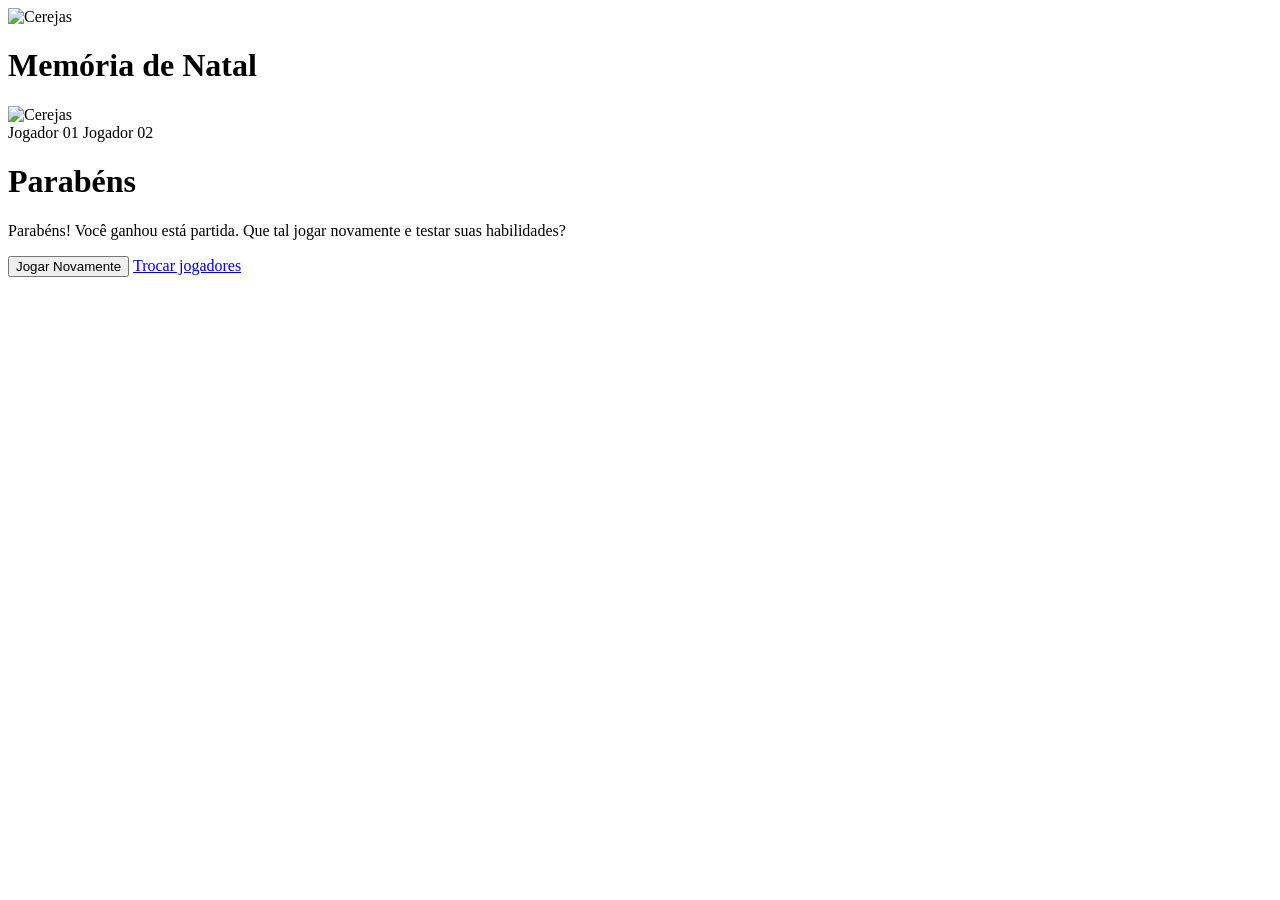
==== app/game/game.html @ b6e4d07b "Estrutura HTML criada" ====
<!DOCTYPE html>
<html lang="en">
<head>
    <meta charset="UTF-8">
    <meta name="viewport" content="width=device-width, initial-scale=1.0">
    <title>Vamos jogar!</title>
</head>
<body>
    <div class="container">

        <div class="header_Game">
            <div class="titleGame">
                <img src="#" alt="Cerejas">
                <h1>Memória de Natal</h1>
                <img src="#" alt="Cerejas">
            </div>
            <span class="flag_jogador"></span>
            <div class="placar">
                <span class="jogador">Jogador 01</span>
                <span class="jogador">Jogador 02</span>
            </div>
        </div>

        <div class="grid"></div>

        <div class="mensagem_ganhador" id="ganhador">
        
            <div class="header_parabens">
                <h1 class="parabens">Parabéns</h1>
            </div>

            <div class="conteudo_principal">
                <p class="mensagem">Parabéns! Você ganhou está partida.
                Que tal jogar novamente e testar suas habilidades?</p>
                <div class="botoes">
                    <button class="jogarNovamente">Jogar Novamente</button>
                    <a href="../index.html">Trocar jogadores</a>
                </div>
                
            </div>
            
    </div>
    </div>

    <script src="../assets/script.js"></script>
</body>
</html>
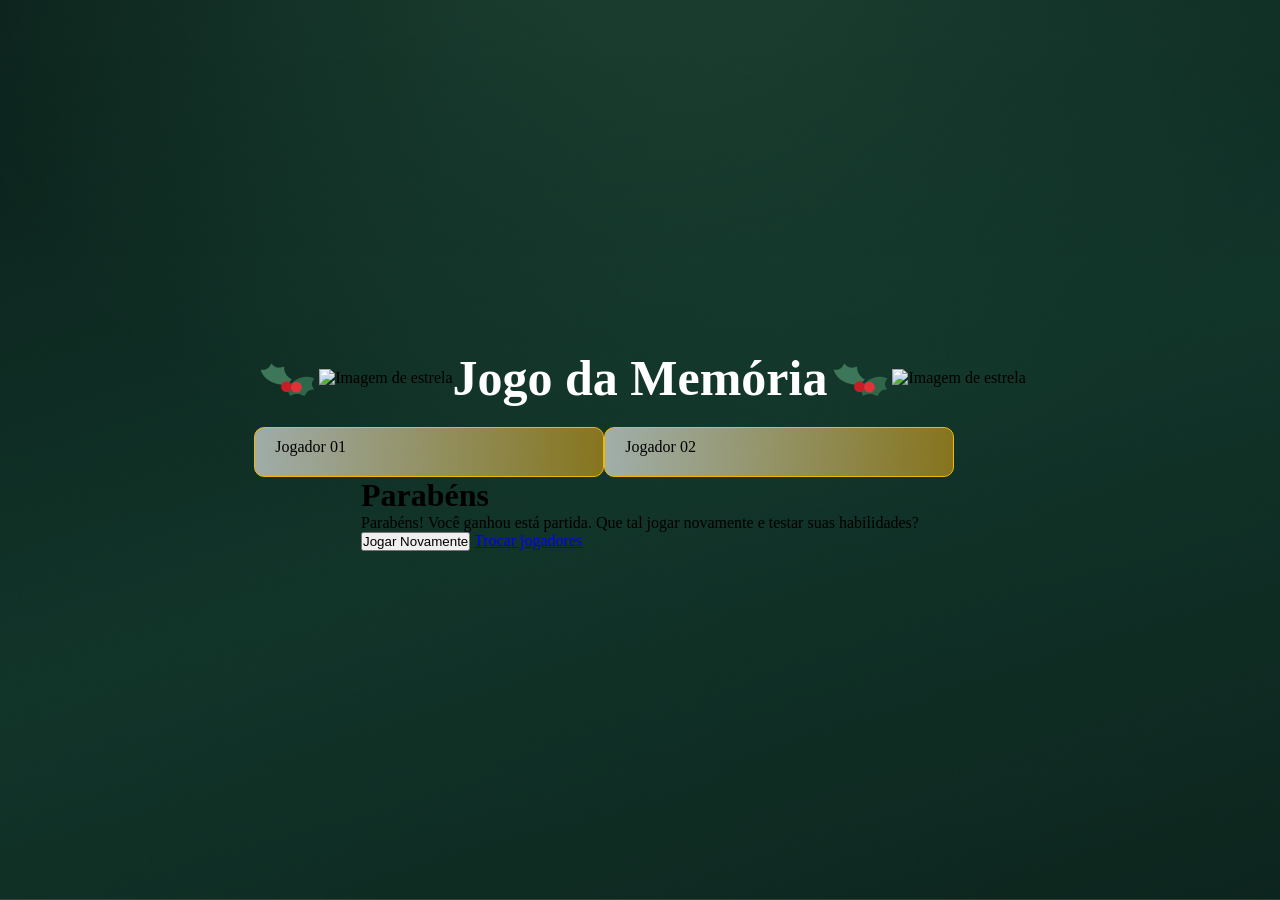
==== commit c10bc8f0: "Criado os estilos Precisei criar os estilos pra poder iniciar o js" ====
--- a/app/game/game.html
+++ b/app/game/game.html
@@ -3,17 +3,22 @@
 <head>
     <meta charset="UTF-8">
     <meta name="viewport" content="width=device-width, initial-scale=1.0">
+    <link css rel="stylesheet" href="../assets/style.css">
     <title>Vamos jogar!</title>
 </head>
 <body>
     <div class="container">
 
         <div class="header_Game">
-            <div class="titleGame">
-                <img src="#" alt="Cerejas">
-                <h1>Memória de Natal</h1>
-                <img src="#" alt="Cerejas">
-            </div>
+                <div insertNames>
+                    <div class="home_img">
+                        <img src="../assets/img/Holly l.png" alt="Imagem do inicio">
+                        <img src="../assets/img/star.png" alt="Imagem de estrela">
+                        <h1>Jogo da Memória</h1>
+                        <img src="../assets/img/holly.png" alt="Logo do jogo da memória">
+                        <img src="../assets/img/star.png" alt="Imagem de estrela">
+                    </div>
+                </div>
             <span class="flag_jogador"></span>
             <div class="placar">
                 <span class="jogador">Jogador 01</span>
--- a/app/assets/style.css
+++ b/app/assets/style.css
@@ -0,0 +1,110 @@
+* {
+    margin: 0;
+    padding: 0;
+    box-sizing: border-box;
+}
+
+body {
+  display: flex;
+  flex-direction: column;
+  justify-content: center;
+  align-items: center;
+  height: 100dvh;
+  margin: 0;
+
+}
+
+.container {
+  width: 100%;
+  min-height: 100dvh;
+  margin: 0 auto;    /* centraliza horizontalmente */
+  padding: 0 16px;   /* respiro nas laterais em telas pequenas */
+  background-image: url(/app/assets/img/Container.png);
+  background-repeat: no-repeat;
+  background-size: cover;
+  background-position: center;
+
+  display: flex;
+  flex-direction: column;
+  justify-content: center; 
+  align-items: center;
+
+}
+
+
+main {
+  width: 100%;
+  max-width: 700px;
+  
+}
+
+.insertNames{
+  display: flex;
+  flex-direction: column;
+  justify-content: center;
+  align-items: center;
+  gap: 20px;
+}
+
+.home_img{
+  display: flex;
+  justify-content: center;
+  align-items: center;
+}
+
+.home_img h1{
+  color: #fff;
+  font-family: 'Fraunces', serif;
+  font-size: 50px;
+}
+.input_names{
+  display: flex;
+  gap: 10px;
+}
+
+.input_names input{
+  width: 100%;
+  max-width: 300px;
+  padding: 10px;
+  border-radius: 5px;
+  border: 1px solid #F2B705;
+  font-size: 16px;
+}
+
+.input_names button{
+  border: 1px solid #F2B705;
+  padding: 10px 20px;
+  border-radius: 5px;
+  color: #F2B705;
+  font-size: 16px;
+  font-weight: 700;
+  cursor: pointer;
+  transform: 0.2s;
+}
+
+.input_names button:hover{
+ transform: scale(1.1)
+}
+
+/* Pagina do jogo */
+
+.placar{
+  display: flex;
+  justify-content: space-around;
+  width: 100%;
+  max-width: 700px;
+  margin-top: 20px;
+}
+
+.placar span{
+  width: 372px;
+  height: 50px;
+  border: 1px solid #F2B705;
+  gap: 10px;
+  padding: 10px 20px;
+  border-radius: 10px;
+  background: linear-gradient(
+  to right, 
+  rgba(255, 255, 255, 0.6), 
+  rgba(212, 160, 23, 0.6));
+}
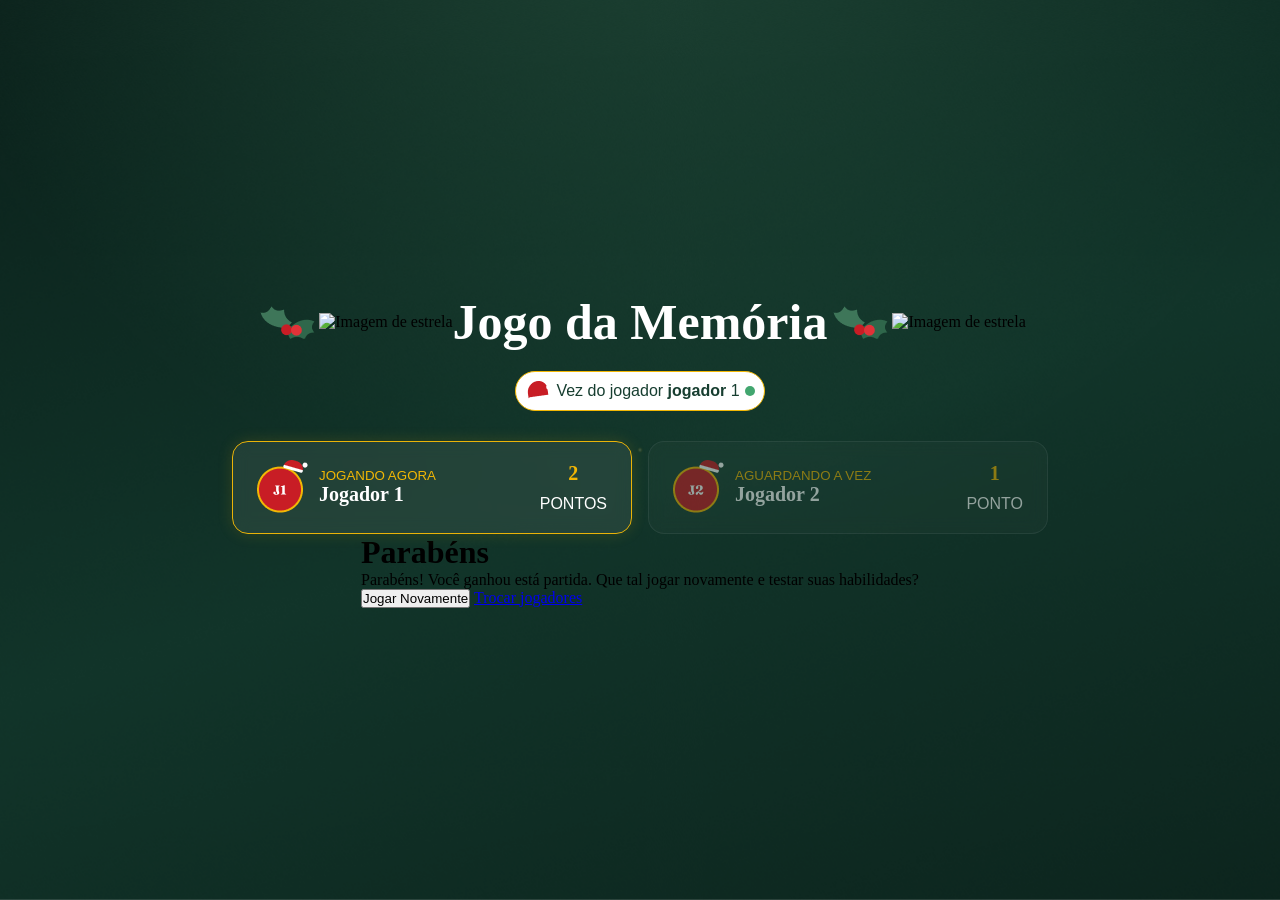
==== commit dd2c2001: "update no game.html dado continuidade a pagina game.html" ====
--- a/app/game/game.html
+++ b/app/game/game.html
@@ -1,52 +1,83 @@
-<!DOCTYPE html>
+<!doctype html>
 <html lang="en">
-<head>
-    <meta charset="UTF-8">
-    <meta name="viewport" content="width=device-width, initial-scale=1.0">
-    <link css rel="stylesheet" href="../assets/style.css">
+  <head>
+    <meta charset="UTF-8" />
+    <meta name="viewport" content="width=device-width, initial-scale=1.0" />
+    <link css rel="stylesheet" href="../assets/style.css" />
     <title>Vamos jogar!</title>
-</head>
-<body>
-    <div class="container">
+  </head>
+  <body>
+    <header class="header_Game">
+      <div insertNames>
+        <div class="home_img">
+          <img src="../assets/img/Holly l.png" alt="Imagem do inicio" />
+          <img src="../assets/img/star.png" alt="Imagem de estrela" />
+          <h1>Jogo da Memória</h1>
+          <img src="../assets/img/holly.png" alt="Logo do jogo da memória" />
+          <img src="../assets/img/star.png" alt="Imagem de estrela" />
+        </div>
+      </div>
+      <div class="jogaror-vez">
+        <img src="../assets/img/text_transform.png" alt="" />
+        <p>Vez do jogador <span style="font-weight: bold">jogador</span> 1</p>
+        <div class="circulo"></div>
+      </div>
+      <div class="placar">
+        <div class="player-card ativo">
 
-        <div class="header_Game">
-                <div insertNames>
-                    <div class="home_img">
-                        <img src="../assets/img/Holly l.png" alt="Imagem do inicio">
-                        <img src="../assets/img/star.png" alt="Imagem de estrela">
-                        <h1>Jogo da Memória</h1>
-                        <img src="../assets/img/holly.png" alt="Logo do jogo da memória">
-                        <img src="../assets/img/star.png" alt="Imagem de estrela">
-                    </div>
+            <div class="info">
+                <div class="avatar">
+                    <img src="../assets/img/player1.png" alt="">
                 </div>
-            <span class="flag_jogador"></span>
-            <div class="placar">
-                <span class="jogador">Jogador 01</span>
-                <span class="jogador">Jogador 02</span>
+                <div class="informacoes">
+                    <small>JOGANDO AGORA</small>
+                    <strong>Jogador 1</strong>
+                </div>
+            </div>
+            <div class="pontos">
+                <p>2</p>
+                <span>PONTOS</span>
             </div>
         </div>
 
-        <div class="grid"></div>
+        <!-- Card Inativo -->
+        <div class="player-card">
+            <div class="info">
+                <div class="avatar">
+                    <img src="../assets/img/player2.png" alt="">
+                </div>
+                <div class="informacoes">
+                    <small>AGUARDANDO A VEZ</small>
+                    <strong>Jogador 2</strong>
+                </div>
+            </div>
+            <div class="pontos">
+                <p>1</p>
+                <span>PONTO</span>
+            </div>
+        </div>
+      </div>
+    </header>
+    <div class="container">
+      <div class="grid"></div>
+      <div class="mensagem_ganhador" id="ganhador">
+        <div class="header_parabens">
+          <h1 class="parabens">Parabéns</h1>
+        </div>
 
-        <div class="mensagem_ganhador" id="ganhador">
-        
-            <div class="header_parabens">
-                <h1 class="parabens">Parabéns</h1>
-            </div>
-
-            <div class="conteudo_principal">
-                <p class="mensagem">Parabéns! Você ganhou está partida.
-                Que tal jogar novamente e testar suas habilidades?</p>
-                <div class="botoes">
-                    <button class="jogarNovamente">Jogar Novamente</button>
-                    <a href="../index.html">Trocar jogadores</a>
-                </div>
-                
-            </div>
-            
-    </div>
+        <div class="conteudo_principal">
+          <p class="mensagem">
+            Parabéns! Você ganhou está partida. Que tal jogar novamente e testar
+            suas habilidades?
+          </p>
+          <div class="botoes">
+            <button class="jogarNovamente">Jogar Novamente</button>
+            <a href="../index.html">Trocar jogadores</a>
+          </div>
+        </div>
+      </div>
     </div>
 
     <script src="../assets/script.js"></script>
-</body>
-</html>+  </body>
+</html>
--- a/app/assets/style.css
+++ b/app/assets/style.css
@@ -9,21 +9,21 @@
   flex-direction: column;
   justify-content: center;
   align-items: center;
-  height: 100dvh;
   margin: 0;
+  min-height: 100vh;
+
+  background-image: url(/app/assets/img/Container.png);
+  background-repeat: no-repeat;
+  background-size: cover;
+  background-position: center;
 
 }
 
 .container {
   width: 100%;
-  min-height: 100dvh;
+  
   margin: 0 auto;    /* centraliza horizontalmente */
   padding: 0 16px;   /* respiro nas laterais em telas pequenas */
-  background-image: url(/app/assets/img/Container.png);
-  background-repeat: no-repeat;
-  background-size: cover;
-  background-position: center;
-
   display: flex;
   flex-direction: column;
   justify-content: center; 
@@ -89,22 +89,107 @@
 /* Pagina do jogo */
 
 .placar{
+  margin-top: 30px;
   display: flex;
-  justify-content: space-around;
-  width: 100%;
-  max-width: 700px;
-  margin-top: 20px;
+  gap: 16px;
 }
 
-.placar span{
-  width: 372px;
-  height: 50px;
+.info {
+  display: flex;
+  align-items: center;
+  gap: 10px;
+}
+
+.informacoes{
+  display: flex;
+  align-items: start;
+  flex-direction: column;
+}
+.info small{
+  color: #F2B705;
+  font-family: "Barlow Condensed", sans-serif;
+  font-weight: 500;
+  font-style: normal;
+}
+
+.pontos{
+  display: flex;
+  flex-direction: column;
+  align-items: center;
+  gap: 10px;
+}
+
+.pontos p{
+  color: #F2B705;
+  font-family: 'Fraunces', serif;
+  font-size: 20px;
+  font-weight: 900;
+  font-style: normal;
+}
+
+.pontos span{
+  color: #fff;
+  font-family: "Barlow Condensed", sans-serif;
+}
+
+.info strong{
+  color: #fff;
+  font-size: 20px;
+  font-family: 'Fraunces', serif;
+  font-weight: 900;
+}
+
+.player-card {
+  display: flex;
+  align-items: center;
+  justify-content: space-between;
+  gap: 16px;
+  padding: 16px 24px;
+  min-width: 400px;
+  border-radius: 16px;
+  background: rgba(255, 255, 255, 0.05);
+  border: 1.5px solid rgba(255, 255, 255, 0.12);
+  backdrop-filter: blur(8px);
+  opacity: 0.55;
+  transition: all 0.3s ease;
+}
+
+.player-card.ativo {
+  opacity: 1;
+  background: rgba(255, 255, 255, 0.08);
+  border-color: #eab308; /* Borda dourada */
+  box-shadow: 0 0 15px rgba(234, 179, 8, 0.15);
+}
+
+
+.header_Game{
+  display: flex;
+  align-items: center;
+  flex-direction: column;
+}
+
+.jogaror-vez{
+  margin-top: 20px;
+  display: flex;
+  align-items: center;
+  justify-content: center;
+  background-color: #fff;
+  height: 40px;
+  width: 250px;
+  border-radius: 20px;
   border: 1px solid #F2B705;
-  gap: 10px;
-  padding: 10px 20px;
-  border-radius: 10px;
-  background: linear-gradient(
-  to right, 
-  rgba(255, 255, 255, 0.6), 
-  rgba(212, 160, 23, 0.6));
+}
+.jogaror-vez p{
+  color: #173E30;
+  font-family: "Barlow Condensed", sans-serif;
+  font-weight: 500;
+  font-style: normal;
+}
+.circulo{
+  margin-left: 5px;
+  height: 10px;
+  width: 10px;
+  background-color: #42A66F;
+  border: 4px solid #42a66f1c;
+  border-radius: 50%;
 }
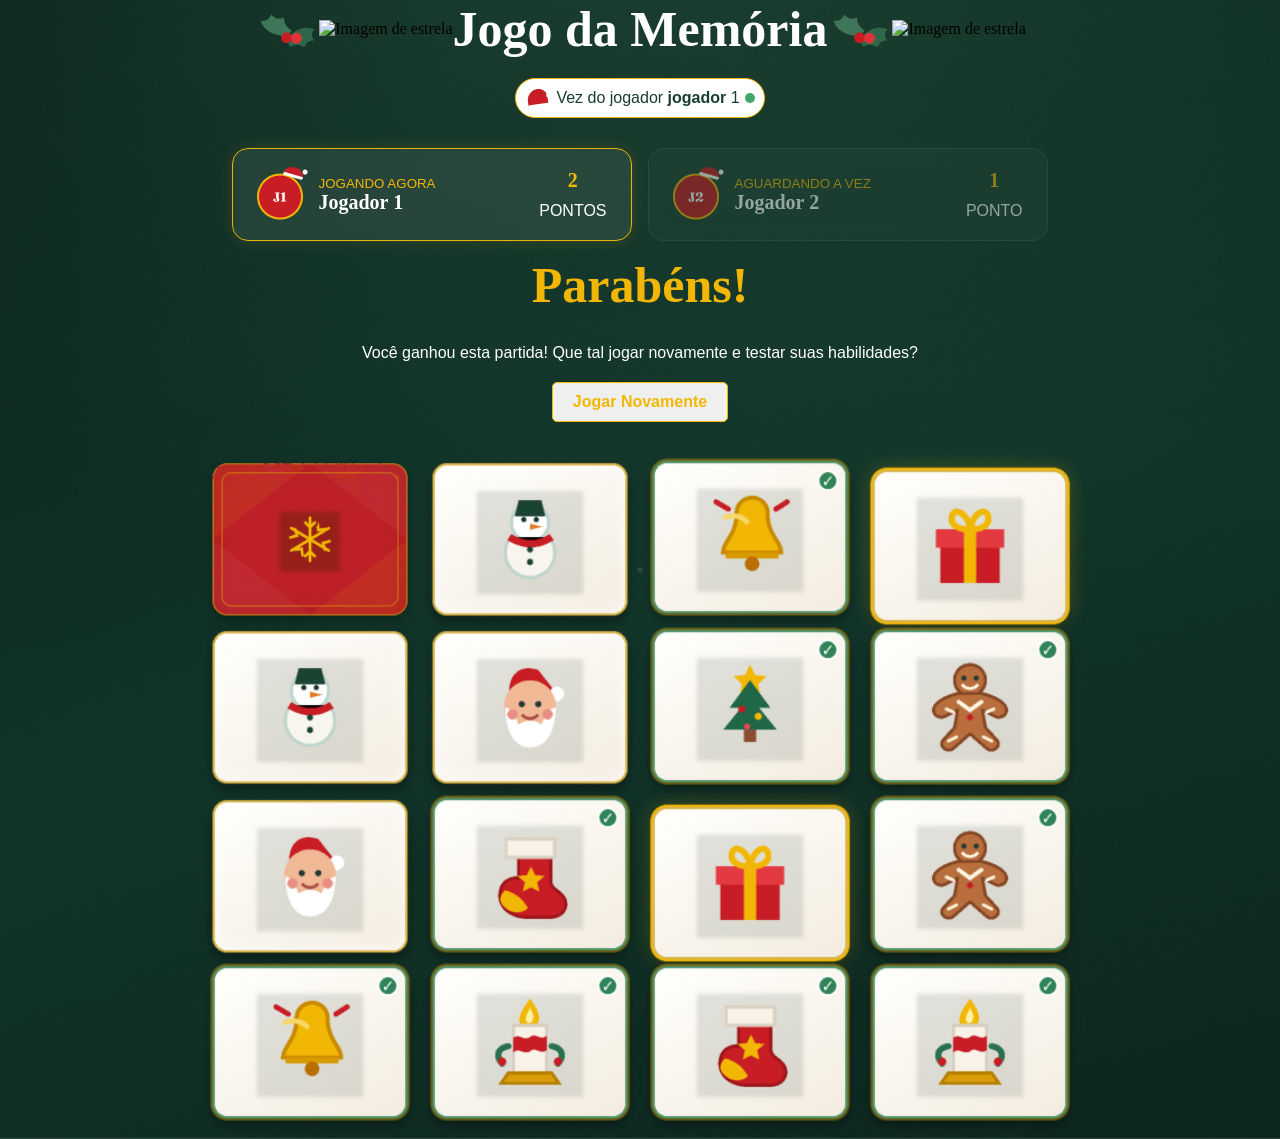
==== commit c9b770d4: "Update dos arquivos game.html e style.css foi atualizado o html e css, adicionando o tabuleiro com a" ====
--- a/app/game/game.html
+++ b/app/game/game.html
@@ -62,22 +62,48 @@
       <div class="grid"></div>
       <div class="mensagem_ganhador" id="ganhador">
         <div class="header_parabens">
-          <h1 class="parabens">Parabéns</h1>
+          <h1 class="parabens">Parabéns!</h1>
         </div>
 
         <div class="conteudo_principal">
           <p class="mensagem">
-            Parabéns! Você ganhou está partida. Que tal jogar novamente e testar
+            Você ganhou esta partida! Que tal jogar novamente e testar
             suas habilidades?
           </p>
           <div class="botoes">
             <button class="jogarNovamente">Jogar Novamente</button>
-            <a href="../index.html">Trocar jogadores</a>
           </div>
         </div>
       </div>
     </div>
 
+  
+<section class="tabuleiro">
+  <!-- Linha 1 -->
+  <div class="carta encontrada"><div class="icone"><img src="../assets/img/carta_virada_para_baixo.png" alt="Carta virada para baixo"></div></div>
+  <div class="carta"><div class="icone"><img src="../assets/img/carta_ snowman.png" alt="Boneco de neve"></div></div>
+  <div class="carta encontrada"><div class="icone"><img src="../assets/img/carta_ bell.png" alt="Sino"></div></div>
+  <div class="carta selecionada"><div class="icone"><img src="../assets/img/carta_ gift.png" alt="Presente"></div></div>
+
+  <!-- Linha 2 -->
+  <div class="carta"><div class="icone"><img src="../assets/img/carta_ snowman.png" alt="Boneco de neve"></div></div>
+  <div class="carta"><div class="icone"><img src="../assets/img/carta_ santa.png" alt="Papai Noel"></div></div>
+  <div class="carta encontrada"><div class="icone"><img src="../assets/img/carta_ tree.png" alt="Árvore de Natal"></div></div>
+  <div class="carta"><div class="icone"><img src="../assets/img/carta_ gingerbread.png" alt="Biscoito de Natal"></div></div>
+
+  <!-- Linha 3 -->
+  <div class="carta"><div class="icone"><img src="../assets/img/carta_ santa.png" alt="Papai Noel"></div></div>
+  <div class="carta selecionada"><div class="icone"><img src="../assets/img/carta_ stocking.png" alt="Meia"></div></div>
+  <div class="carta"><div class="icone"><img src="../assets/img/carta_ gift.png" alt="Presente"></div></div>
+  <div class="carta"><div class="icone"><img src="../assets/img/carta_ gingerbread.png" alt="Biscoito de Natal"></div></div>
+
+  <!-- Linha 4 -->
+  <div class="carta encontrada"><div class="icone"><img src="../assets/img/carta_ bell.png" alt="Sino"></div></div>
+  <div class="carta"><div class="icone"><img src="../assets/img/carta_ candle.png" alt="Vela"></div></div>
+  <div class="carta"><div class="icone"><img src="../assets/img/carta_ stocking.png" alt="Meia"></div></div>
+  <div class="carta"><div class="icone"><img src="../assets/img/carta_ candle.png" alt="Vela"></div></div>
+</section>
+
     <script src="../assets/script.js"></script>
   </body>
 </html>
--- a/app/assets/style.css
+++ b/app/assets/style.css
@@ -185,6 +185,58 @@
   font-weight: 500;
   font-style: normal;
 }
+
+.conteudo_principal{
+  display: flex;
+  flex-direction: column;
+  justify-content: center;
+  align-items: center;
+  gap: 20px;
+  margin-top: 30px;
+}
+
+
+    /* ===== Título de parabéns ===== */
+.parabens{
+  color: #F2B705;
+  font-family: 'Fraunces', serif;
+  font-size: 50px;
+  font-weight: 900;
+  font-style: normal;
+  text-align: center;
+  margin-top: 15px;
+}
+
+    /* ===== Mensagem de parabéns ===== */
+.mensagem{
+  color: #fff;
+  font-family: "Barlow Condensed", sans-serif;
+  font-weight: 500;
+  font-style: normal;
+}
+
+.botoes{
+  display: flex;
+  gap: 20px;
+}
+
+    /* ===== Botão jogar novamente ===== */
+.jogarNovamente{
+  border: 1px solid #F2B705;
+  padding: 10px 20px;
+  border-radius: 5px;
+  color: #F2B705;
+  font-size: 16px;
+  font-weight: 700;
+  cursor: pointer;
+  transform: 0.2s;
+  margin-bottom: 10px;
+}
+
+.jogarNovamente:hover{
+ transform: scale(1.1)
+}
+
 .circulo{
   margin-left: 5px;
   height: 10px;
@@ -192,4 +244,59 @@
   background-color: #42A66F;
   border: 4px solid #42a66f1c;
   border-radius: 50%;
+}
+
+
+    /* ===== Tabuleiro 4x4 ===== */
+.tabuleiro {
+  display: grid;
+  grid-template-columns: repeat(4, 1fr);
+  gap: 1px;
+}
+
+    /* ===== Carta ===== */
+.carta {
+  position: relative;
+  aspect-ratio: 1 / 0.85;
+  background: var(--carta);
+  border: 2px solid var(--carta-borda);
+  border-radius: 6px; 
+  display: flex;
+  justify-content: center;
+  align-items: center;
+  cursor: pointer;
+  transition: transform 0.2s, box-shadow 0.2s;
+}
+
+/* ===== Tabuleiro 4x4 ===== */
+.tabuleiro {
+  display: grid;
+  grid-template-columns: repeat(4, 1fr);
+  gap: 6px 2px;                /* respiro entre as cartas */
+  padding: 10px;
+  margin-top: 20px;          /* afasta do botão "Jogar Novamente" */
+}
+
+/* ===== Carta ===== */
+.carta {
+  position: relative;
+  aspect-ratio: auto;
+  background: none;
+  border: none;
+  cursor: pointer;
+}
+
+.carta img {
+  display: block;
+  width: 100%;
+  aspect-ratio: 1.3;         /* todas as imagens com a mesma proporção */
+  object-fit: cover;         /* corta a sobra transparente por igual */
+  transform: scale(1.12);
+  transition: transform 0.2s, filter 0.2s;
+}
+
+/* Hover: sobe um pouco e ganha sombra */
+.carta:hover img {
+  transform: scale(1.12) translateY(-4px);
+  filter: drop-shadow(0 8px 10px rgba(0, 0, 0, 0.35));
 }
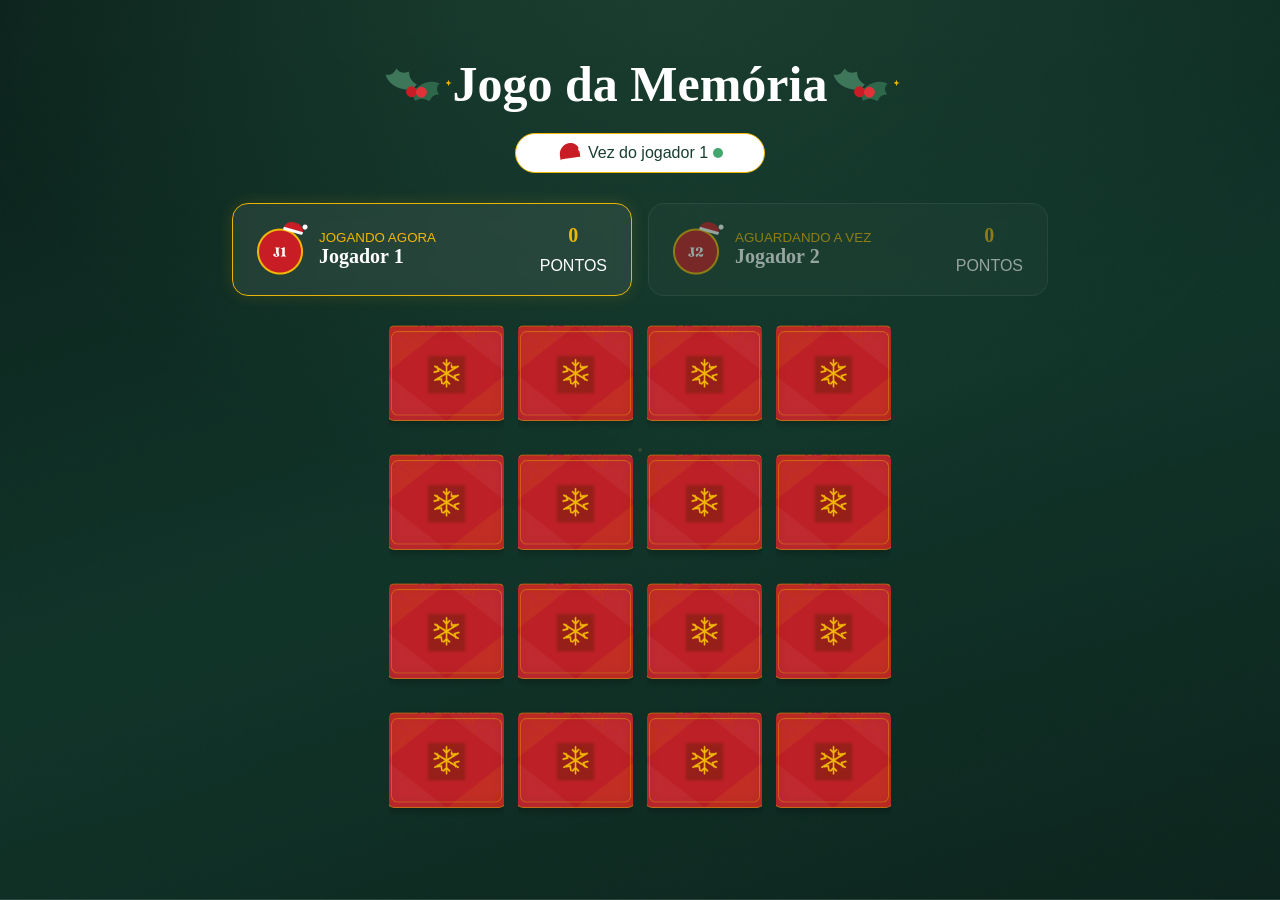
==== commit eca5d178: "update script.js" ====
--- a/app/game/game.html
+++ b/app/game/game.html
@@ -1,109 +1,84 @@
 <!doctype html>
-<html lang="en">
+<html lang="pt-BR">
   <head>
     <meta charset="UTF-8" />
     <meta name="viewport" content="width=device-width, initial-scale=1.0" />
-    <link css rel="stylesheet" href="../assets/style.css" />
+    <link rel="stylesheet" href="../assets/style.css" />
     <title>Vamos jogar!</title>
   </head>
   <body>
     <header class="header_Game">
-      <div insertNames>
+      <div>
         <div class="home_img">
           <img src="../assets/img/Holly l.png" alt="Imagem do inicio" />
-          <img src="../assets/img/star.png" alt="Imagem de estrela" />
+          <img src="../assets/img/Star.png" alt="Imagem de estrela" />
           <h1>Jogo da Memória</h1>
           <img src="../assets/img/holly.png" alt="Logo do jogo da memória" />
-          <img src="../assets/img/star.png" alt="Imagem de estrela" />
+          <img src="../assets/img/Star.png" alt="Imagem de estrela" />
         </div>
       </div>
+
       <div class="jogaror-vez">
         <img src="../assets/img/text_transform.png" alt="" />
-        <p>Vez do jogador <span style="font-weight: bold">jogador</span> 1</p>
+        <p id="indicador-vez">Vez do Jogador 1</p>
         <div class="circulo"></div>
       </div>
+
       <div class="placar">
-        <div class="player-card ativo">
-
-            <div class="info">
-                <div class="avatar">
-                    <img src="../assets/img/player1.png" alt="">
-                </div>
-                <div class="informacoes">
-                    <small>JOGANDO AGORA</small>
-                    <strong>Jogador 1</strong>
-                </div>
+        <div class="player-card ativo" id="card-j1">
+          <div class="info">
+            <div class="avatar">
+              <img src="../assets/img/player1.png" alt="Avatar Jogador 1" />
             </div>
-            <div class="pontos">
-                <p>2</p>
-                <span>PONTOS</span>
+            <div class="informacoes">
+              <small>JOGANDO AGORA</small>
+              <strong>Jogador 1</strong>
             </div>
+          </div>
+          <div class="pontos">
+            <p id="pontos-j1">0</p>
+            <span>PONTOS</span>
+          </div>
         </div>
 
-        <!-- Card Inativo -->
-        <div class="player-card">
-            <div class="info">
-                <div class="avatar">
-                    <img src="../assets/img/player2.png" alt="">
-                </div>
-                <div class="informacoes">
-                    <small>AGUARDANDO A VEZ</small>
-                    <strong>Jogador 2</strong>
-                </div>
+        <div class="player-card" id="card-j2">
+          <div class="info">
+            <div class="avatar">
+              <img src="../assets/img/player2.png" alt="Avatar Jogador 2" />
             </div>
-            <div class="pontos">
-                <p>1</p>
-                <span>PONTO</span>
+            <div class="informacoes">
+              <small>AGUARDANDO A VEZ</small>
+              <strong>Jogador 2</strong>
             </div>
+          </div>
+          <div class="pontos">
+            <p id="pontos-j2">0</p>
+            <span>PONTOS</span>
+          </div>
         </div>
       </div>
     </header>
+
     <div class="container">
-      <div class="grid"></div>
-      <div class="mensagem_ganhador" id="ganhador">
+      <div class="grid" id="tabuleiro"></div>
+
+      <div class="mensagem_ganhador" id="modal-fim">
         <div class="header_parabens">
-          <h1 class="parabens">Parabéns!</h1>
+          <h1 class="parabens" id="mensagem-vencedor">Parabéns!</h1>
         </div>
 
         <div class="conteudo_principal">
           <p class="mensagem">
-            Você ganhou esta partida! Que tal jogar novamente e testar
-            suas habilidades?
+            Que tal jogar novamente e testar suas habilidades?
           </p>
           <div class="botoes">
-            <button class="jogarNovamente">Jogar Novamente</button>
+            <button class="jogarNovamente" onclick="iniciarJogo()">Jogar Novamente</button>
+            <a href="../index.html">Trocar jogadores</a>
           </div>
         </div>
       </div>
     </div>
 
-  
-<section class="tabuleiro">
-  <!-- Linha 1 -->
-  <div class="carta encontrada"><div class="icone"><img src="../assets/img/carta_virada_para_baixo.png" alt="Carta virada para baixo"></div></div>
-  <div class="carta"><div class="icone"><img src="../assets/img/carta_ snowman.png" alt="Boneco de neve"></div></div>
-  <div class="carta encontrada"><div class="icone"><img src="../assets/img/carta_ bell.png" alt="Sino"></div></div>
-  <div class="carta selecionada"><div class="icone"><img src="../assets/img/carta_ gift.png" alt="Presente"></div></div>
-
-  <!-- Linha 2 -->
-  <div class="carta"><div class="icone"><img src="../assets/img/carta_ snowman.png" alt="Boneco de neve"></div></div>
-  <div class="carta"><div class="icone"><img src="../assets/img/carta_ santa.png" alt="Papai Noel"></div></div>
-  <div class="carta encontrada"><div class="icone"><img src="../assets/img/carta_ tree.png" alt="Árvore de Natal"></div></div>
-  <div class="carta"><div class="icone"><img src="../assets/img/carta_ gingerbread.png" alt="Biscoito de Natal"></div></div>
-
-  <!-- Linha 3 -->
-  <div class="carta"><div class="icone"><img src="../assets/img/carta_ santa.png" alt="Papai Noel"></div></div>
-  <div class="carta selecionada"><div class="icone"><img src="../assets/img/carta_ stocking.png" alt="Meia"></div></div>
-  <div class="carta"><div class="icone"><img src="../assets/img/carta_ gift.png" alt="Presente"></div></div>
-  <div class="carta"><div class="icone"><img src="../assets/img/carta_ gingerbread.png" alt="Biscoito de Natal"></div></div>
-
-  <!-- Linha 4 -->
-  <div class="carta encontrada"><div class="icone"><img src="../assets/img/carta_ bell.png" alt="Sino"></div></div>
-  <div class="carta"><div class="icone"><img src="../assets/img/carta_ candle.png" alt="Vela"></div></div>
-  <div class="carta"><div class="icone"><img src="../assets/img/carta_ stocking.png" alt="Meia"></div></div>
-  <div class="carta"><div class="icone"><img src="../assets/img/carta_ candle.png" alt="Vela"></div></div>
-</section>
-
     <script src="../assets/script.js"></script>
   </body>
-</html>
+</html>
--- a/app/assets/style.css
+++ b/app/assets/style.css
@@ -185,58 +185,6 @@
   font-weight: 500;
   font-style: normal;
 }
-
-.conteudo_principal{
-  display: flex;
-  flex-direction: column;
-  justify-content: center;
-  align-items: center;
-  gap: 20px;
-  margin-top: 30px;
-}
-
-
-    /* ===== Título de parabéns ===== */
-.parabens{
-  color: #F2B705;
-  font-family: 'Fraunces', serif;
-  font-size: 50px;
-  font-weight: 900;
-  font-style: normal;
-  text-align: center;
-  margin-top: 15px;
-}
-
-    /* ===== Mensagem de parabéns ===== */
-.mensagem{
-  color: #fff;
-  font-family: "Barlow Condensed", sans-serif;
-  font-weight: 500;
-  font-style: normal;
-}
-
-.botoes{
-  display: flex;
-  gap: 20px;
-}
-
-    /* ===== Botão jogar novamente ===== */
-.jogarNovamente{
-  border: 1px solid #F2B705;
-  padding: 10px 20px;
-  border-radius: 5px;
-  color: #F2B705;
-  font-size: 16px;
-  font-weight: 700;
-  cursor: pointer;
-  transform: 0.2s;
-  margin-bottom: 10px;
-}
-
-.jogarNovamente:hover{
- transform: scale(1.1)
-}
-
 .circulo{
   margin-left: 5px;
   height: 10px;
@@ -246,57 +194,38 @@
   border-radius: 50%;
 }
 
-
-    /* ===== Tabuleiro 4x4 ===== */
-.tabuleiro {
+/* Organiza o tabuleiro em 4 colunas e 4 linhas */
+.grid {
   display: grid;
   grid-template-columns: repeat(4, 1fr);
-  gap: 1px;
-}
-
-    /* ===== Carta ===== */
+  gap: 14px;
+  max-width: 520px;
+  margin: 24px auto;
+}
+
+/* Tamanho e formato de cada carta */
 .carta {
-  position: relative;
-  aspect-ratio: 1 / 0.85;
-  background: var(--carta);
-  border: 2px solid var(--carta-borda);
-  border-radius: 6px; 
-  display: flex;
-  justify-content: center;
-  align-items: center;
+  width: 115px;
+  height: 115px;
   cursor: pointer;
-  transition: transform 0.2s, box-shadow 0.2s;
-}
-
-/* ===== Tabuleiro 4x4 ===== */
-.tabuleiro {
-  display: grid;
-  grid-template-columns: repeat(4, 1fr);
-  gap: 6px 2px;                /* respiro entre as cartas */
-  padding: 10px;
-  margin-top: 20px;          /* afasta do botão "Jogar Novamente" */
-}
-
-/* ===== Carta ===== */
-.carta {
-  position: relative;
-  aspect-ratio: auto;
-  background: none;
-  border: none;
-  cursor: pointer;
-}
-
+  border-radius: 12px;
+  overflow: hidden;
+  transition: transform 0.2s ease;
+}
+
+.carta:hover {
+  transform: scale(1.04);
+}
+
+/* Faz a imagem preencher toda a carta sem estourar a tela */
 .carta img {
+  width: 100%;
+  height: 100%;
+  object-fit: cover;
   display: block;
-  width: 100%;
-  aspect-ratio: 1.3;         /* todas as imagens com a mesma proporção */
-  object-fit: cover;         /* corta a sobra transparente por igual */
-  transform: scale(1.12);
-  transition: transform 0.2s, filter 0.2s;
-}
-
-/* Hover: sobe um pouco e ganha sombra */
-.carta:hover img {
-  transform: scale(1.12) translateY(-4px);
-  filter: drop-shadow(0 8px 10px rgba(0, 0, 0, 0.35));
+}
+
+/* Esconde o modal de vitória até o fim do jogo */
+.mensagem_ganhador {
+  display: none;
 }
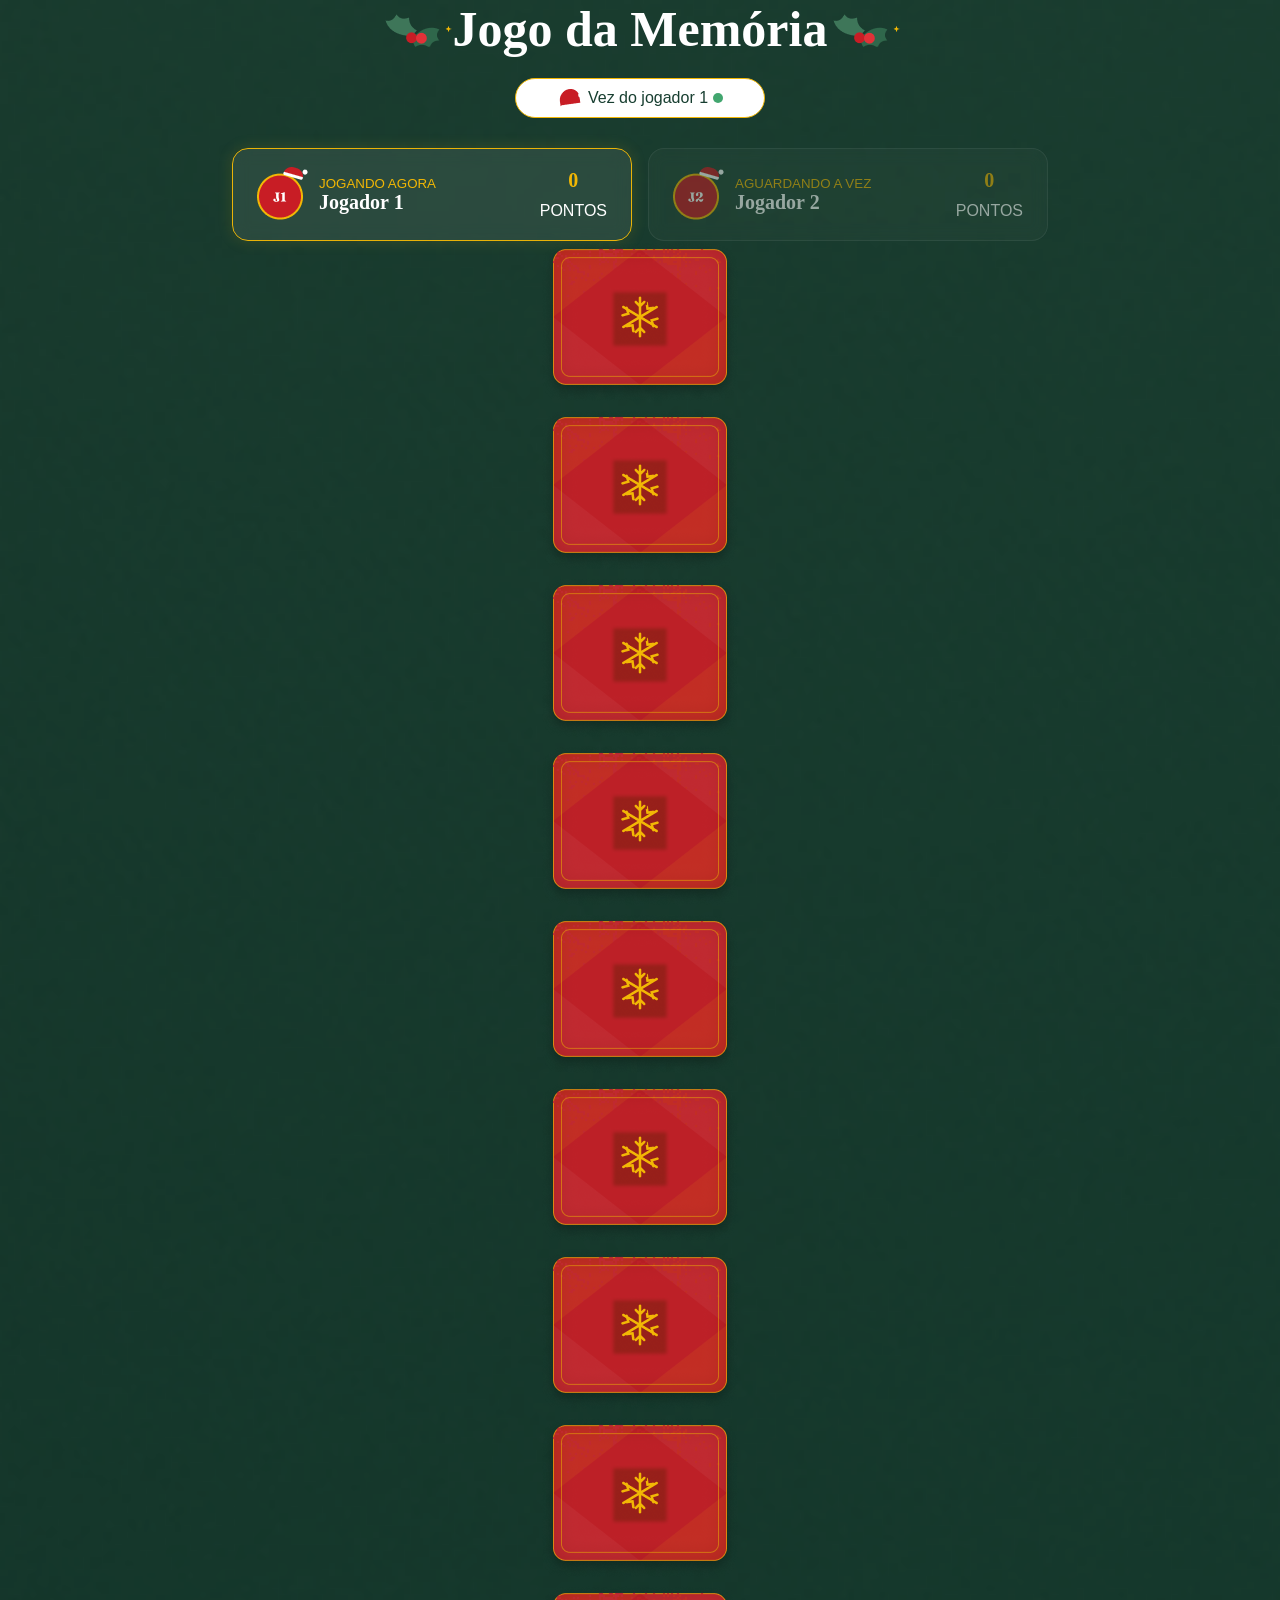
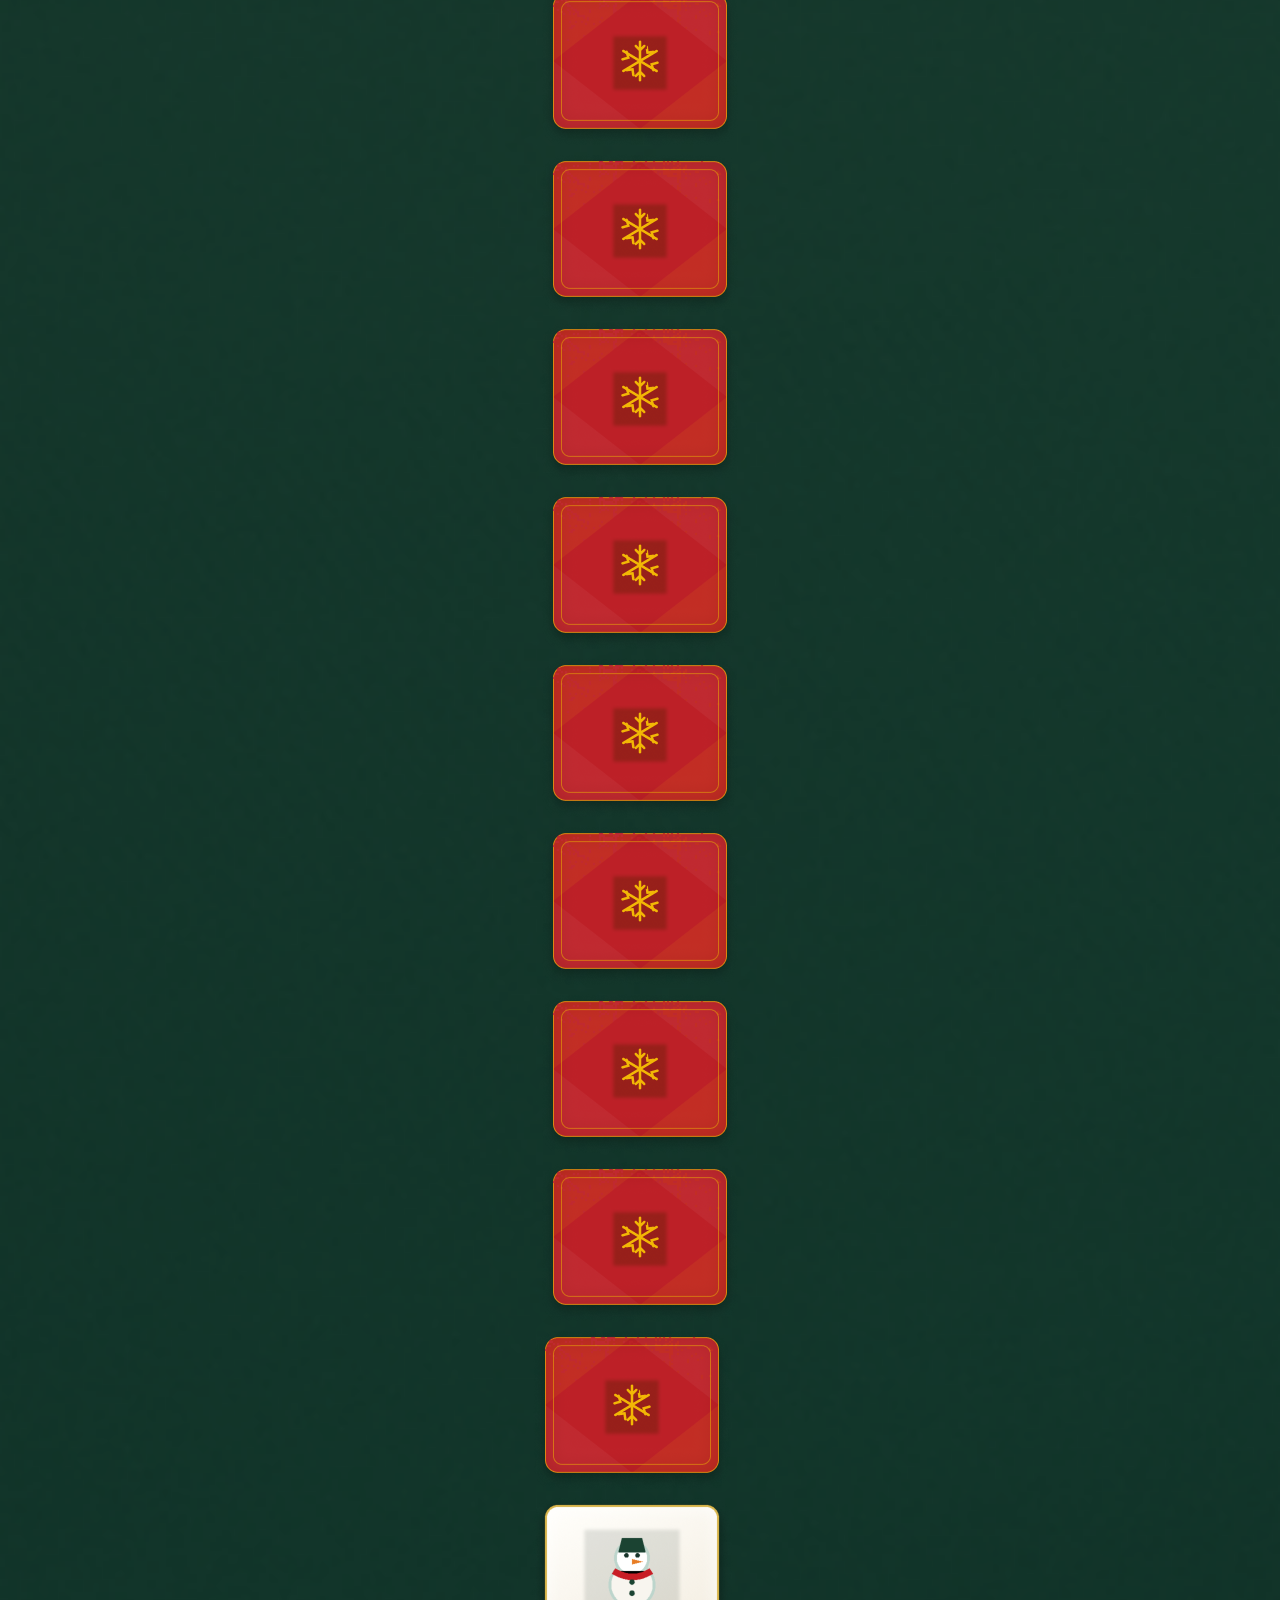
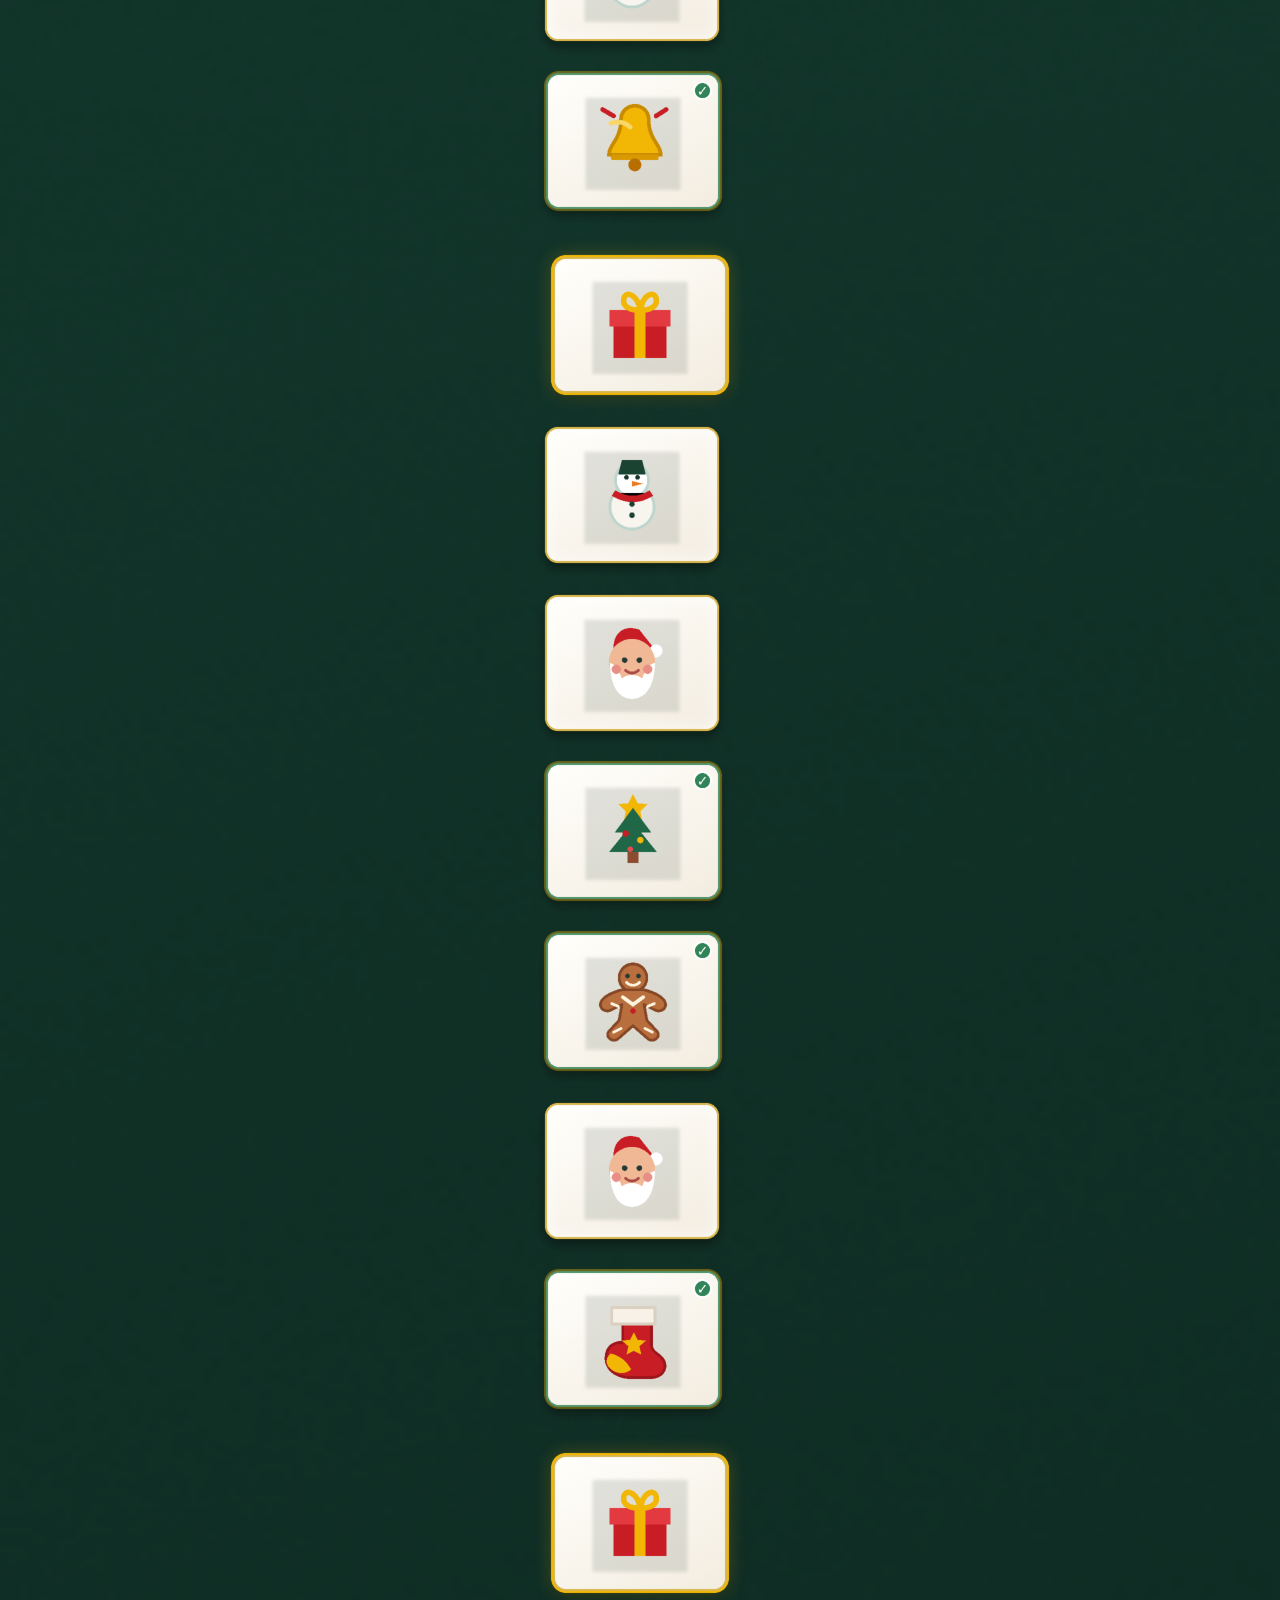
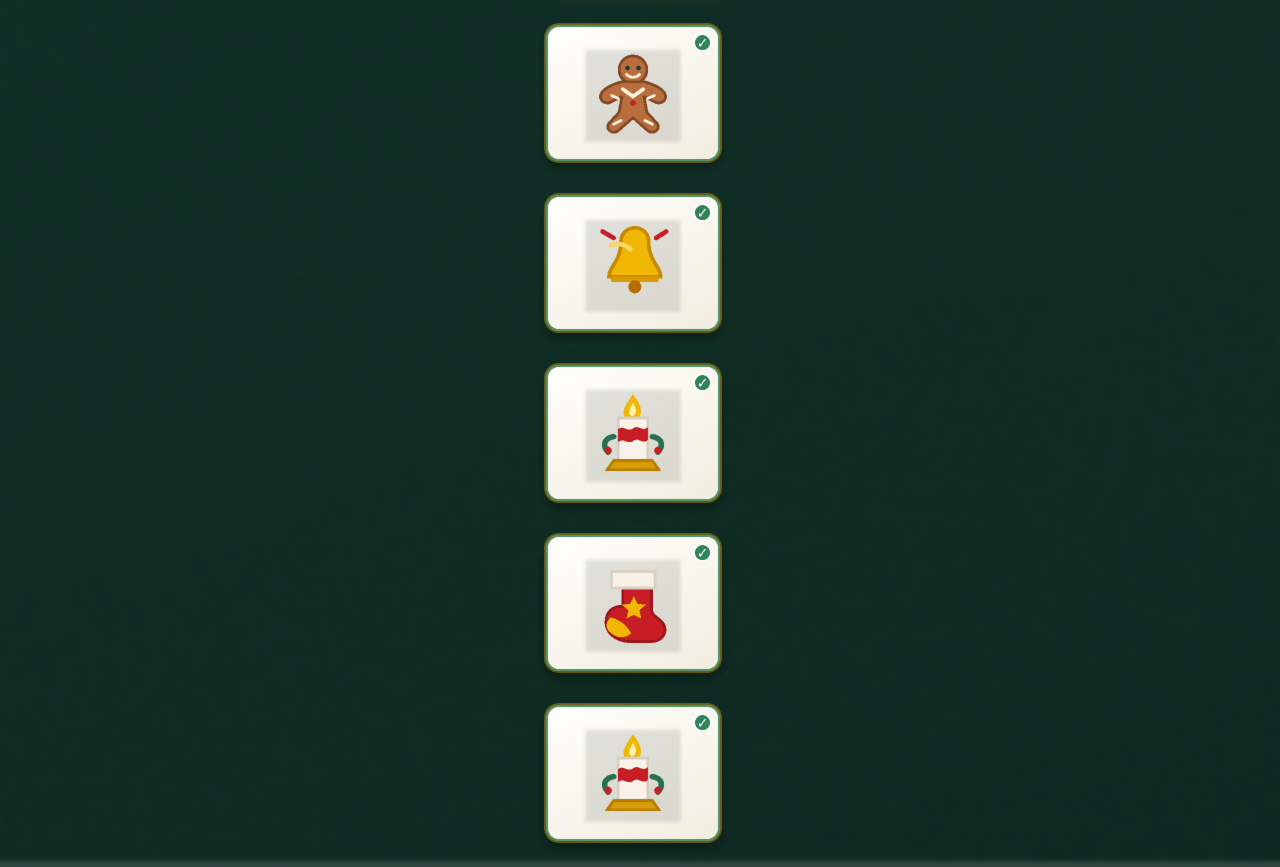
==== commit 18161702: "Merge branch 'main' of https://github.com/Simao-dev/jogo-da-memoria" ====
--- a/app/game/game.html
+++ b/app/game/game.html
@@ -64,21 +64,49 @@
 
       <div class="mensagem_ganhador" id="modal-fim">
         <div class="header_parabens">
-          <h1 class="parabens" id="mensagem-vencedor">Parabéns!</h1>
+          <h1 class="parabens">Parabéns</h1>
         </div>
 
         <div class="conteudo_principal">
           <p class="mensagem">
-            Que tal jogar novamente e testar suas habilidades?
+            Parabéns! Você ganhou está partida. Que tal jogar novamente e testar
+            suas habilidades?
           </p>
           <div class="botoes">
-            <button class="jogarNovamente" onclick="iniciarJogo()">Jogar Novamente</button>
+            <button class="jogarNovamente">Jogar Novamente</button>
             <a href="../index.html">Trocar jogadores</a>
           </div>
         </div>
       </div>
     </div>
 
+  
+<section class="tabuleiro">
+  <!-- Linha 1 -->
+  <div class="carta encontrada"><div class="icone"><img src="../assets/img/carta_virada_para_baixo.png" alt="Carta virada para baixo"></div></div>
+  <div class="carta"><div class="icone"><img src="../assets/img/carta_ snowman.png" alt="Boneco de neve"></div></div>
+  <div class="carta encontrada"><div class="icone"><img src="../assets/img/carta_ bell.png" alt="Sino"></div></div>
+  <div class="carta selecionada"><div class="icone"><img src="../assets/img/carta_ gift.png" alt="Presente"></div></div>
+
+  <!-- Linha 2 -->
+  <div class="carta"><div class="icone"><img src="../assets/img/carta_ snowman.png" alt="Boneco de neve"></div></div>
+  <div class="carta"><div class="icone"><img src="../assets/img/carta_ santa.png" alt="Papai Noel"></div></div>
+  <div class="carta encontrada"><div class="icone"><img src="../assets/img/carta_ tree.png" alt="Árvore de Natal"></div></div>
+  <div class="carta"><div class="icone"><img src="../assets/img/carta_ gingerbread.png" alt="Biscoito de Natal"></div></div>
+
+  <!-- Linha 3 -->
+  <div class="carta"><div class="icone"><img src="../assets/img/carta_ santa.png" alt="Papai Noel"></div></div>
+  <div class="carta selecionada"><div class="icone"><img src="../assets/img/carta_ stocking.png" alt="Meia"></div></div>
+  <div class="carta"><div class="icone"><img src="../assets/img/carta_ gift.png" alt="Presente"></div></div>
+  <div class="carta"><div class="icone"><img src="../assets/img/carta_ gingerbread.png" alt="Biscoito de Natal"></div></div>
+
+  <!-- Linha 4 -->
+  <div class="carta encontrada"><div class="icone"><img src="../assets/img/carta_ bell.png" alt="Sino"></div></div>
+  <div class="carta"><div class="icone"><img src="../assets/img/carta_ candle.png" alt="Vela"></div></div>
+  <div class="carta"><div class="icone"><img src="../assets/img/carta_ stocking.png" alt="Meia"></div></div>
+  <div class="carta"><div class="icone"><img src="../assets/img/carta_ candle.png" alt="Vela"></div></div>
+</section>
+
     <script src="../assets/script.js"></script>
   </body>
 </html>
--- a/app/assets/style.css
+++ b/app/assets/style.css
@@ -185,6 +185,58 @@
   font-weight: 500;
   font-style: normal;
 }
+
+.conteudo_principal{
+  display: flex;
+  flex-direction: column;
+  justify-content: center;
+  align-items: center;
+  gap: 20px;
+  margin-top: 30px;
+}
+
+
+    /* ===== Título de parabéns ===== */
+.parabens{
+  color: #F2B705;
+  font-family: 'Fraunces', serif;
+  font-size: 50px;
+  font-weight: 900;
+  font-style: normal;
+  text-align: center;
+  margin-top: 15px;
+}
+
+    /* ===== Mensagem de parabéns ===== */
+.mensagem{
+  color: #fff;
+  font-family: "Barlow Condensed", sans-serif;
+  font-weight: 500;
+  font-style: normal;
+}
+
+.botoes{
+  display: flex;
+  gap: 20px;
+}
+
+    /* ===== Botão jogar novamente ===== */
+.jogarNovamente{
+  border: 1px solid #F2B705;
+  padding: 10px 20px;
+  border-radius: 5px;
+  color: #F2B705;
+  font-size: 16px;
+  font-weight: 700;
+  cursor: pointer;
+  transform: 0.2s;
+  margin-bottom: 10px;
+}
+
+.jogarNovamente:hover{
+ transform: scale(1.1)
+}
+
 .circulo{
   margin-left: 5px;
   height: 10px;
@@ -192,40 +244,4 @@
   background-color: #42A66F;
   border: 4px solid #42a66f1c;
   border-radius: 50%;
-}
-
-/* Organiza o tabuleiro em 4 colunas e 4 linhas */
-.grid {
-  display: grid;
-  grid-template-columns: repeat(4, 1fr);
-  gap: 14px;
-  max-width: 520px;
-  margin: 24px auto;
-}
-
-/* Tamanho e formato de cada carta */
-.carta {
-  width: 115px;
-  height: 115px;
-  cursor: pointer;
-  border-radius: 12px;
-  overflow: hidden;
-  transition: transform 0.2s ease;
-}
-
-.carta:hover {
-  transform: scale(1.04);
-}
-
-/* Faz a imagem preencher toda a carta sem estourar a tela */
-.carta img {
-  width: 100%;
-  height: 100%;
-  object-fit: cover;
-  display: block;
-}
-
-/* Esconde o modal de vitória até o fim do jogo */
-.mensagem_ganhador {
-  display: none;
 }
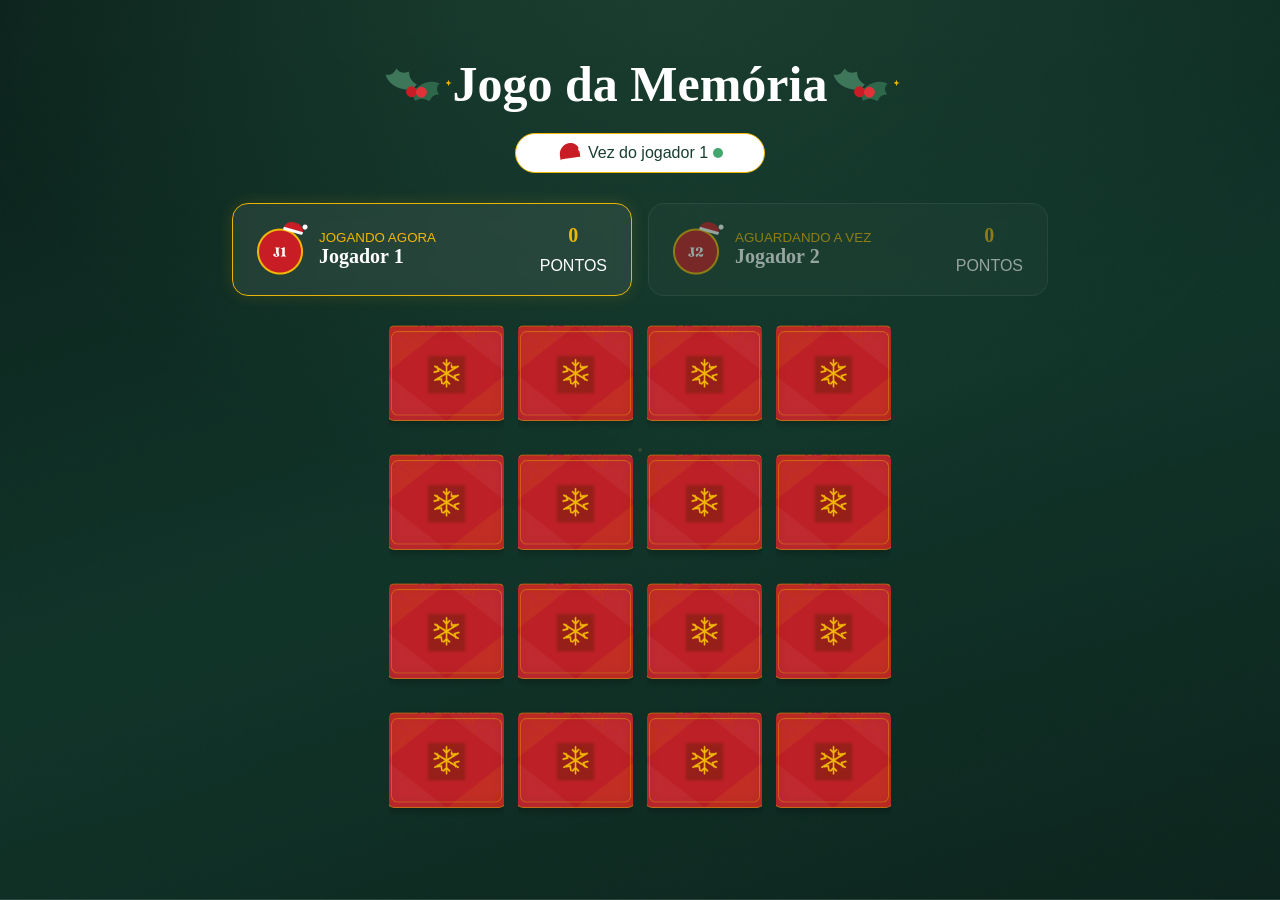
==== commit fe4183e7: "ajustado arquivos" ====
--- a/app/game/game.html
+++ b/app/game/game.html
@@ -64,49 +64,21 @@
 
       <div class="mensagem_ganhador" id="modal-fim">
         <div class="header_parabens">
-          <h1 class="parabens">Parabéns</h1>
+          <h1 class="parabens" id="mensagem-vencedor">Parabéns!</h1>
         </div>
 
         <div class="conteudo_principal">
           <p class="mensagem">
-            Parabéns! Você ganhou está partida. Que tal jogar novamente e testar
-            suas habilidades?
+            Que tal jogar novamente e testar suas habilidades?
           </p>
           <div class="botoes">
-            <button class="jogarNovamente">Jogar Novamente</button>
+            <button class="jogarNovamente" onclick="iniciarJogo()">Jogar Novamente</button>
             <a href="../index.html">Trocar jogadores</a>
           </div>
         </div>
       </div>
     </div>
 
-  
-<section class="tabuleiro">
-  <!-- Linha 1 -->
-  <div class="carta encontrada"><div class="icone"><img src="../assets/img/carta_virada_para_baixo.png" alt="Carta virada para baixo"></div></div>
-  <div class="carta"><div class="icone"><img src="../assets/img/carta_ snowman.png" alt="Boneco de neve"></div></div>
-  <div class="carta encontrada"><div class="icone"><img src="../assets/img/carta_ bell.png" alt="Sino"></div></div>
-  <div class="carta selecionada"><div class="icone"><img src="../assets/img/carta_ gift.png" alt="Presente"></div></div>
-
-  <!-- Linha 2 -->
-  <div class="carta"><div class="icone"><img src="../assets/img/carta_ snowman.png" alt="Boneco de neve"></div></div>
-  <div class="carta"><div class="icone"><img src="../assets/img/carta_ santa.png" alt="Papai Noel"></div></div>
-  <div class="carta encontrada"><div class="icone"><img src="../assets/img/carta_ tree.png" alt="Árvore de Natal"></div></div>
-  <div class="carta"><div class="icone"><img src="../assets/img/carta_ gingerbread.png" alt="Biscoito de Natal"></div></div>
-
-  <!-- Linha 3 -->
-  <div class="carta"><div class="icone"><img src="../assets/img/carta_ santa.png" alt="Papai Noel"></div></div>
-  <div class="carta selecionada"><div class="icone"><img src="../assets/img/carta_ stocking.png" alt="Meia"></div></div>
-  <div class="carta"><div class="icone"><img src="../assets/img/carta_ gift.png" alt="Presente"></div></div>
-  <div class="carta"><div class="icone"><img src="../assets/img/carta_ gingerbread.png" alt="Biscoito de Natal"></div></div>
-
-  <!-- Linha 4 -->
-  <div class="carta encontrada"><div class="icone"><img src="../assets/img/carta_ bell.png" alt="Sino"></div></div>
-  <div class="carta"><div class="icone"><img src="../assets/img/carta_ candle.png" alt="Vela"></div></div>
-  <div class="carta"><div class="icone"><img src="../assets/img/carta_ stocking.png" alt="Meia"></div></div>
-  <div class="carta"><div class="icone"><img src="../assets/img/carta_ candle.png" alt="Vela"></div></div>
-</section>
-
     <script src="../assets/script.js"></script>
   </body>
 </html>
--- a/app/assets/style.css
+++ b/app/assets/style.css
@@ -185,58 +185,6 @@
   font-weight: 500;
   font-style: normal;
 }
-
-.conteudo_principal{
-  display: flex;
-  flex-direction: column;
-  justify-content: center;
-  align-items: center;
-  gap: 20px;
-  margin-top: 30px;
-}
-
-
-    /* ===== Título de parabéns ===== */
-.parabens{
-  color: #F2B705;
-  font-family: 'Fraunces', serif;
-  font-size: 50px;
-  font-weight: 900;
-  font-style: normal;
-  text-align: center;
-  margin-top: 15px;
-}
-
-    /* ===== Mensagem de parabéns ===== */
-.mensagem{
-  color: #fff;
-  font-family: "Barlow Condensed", sans-serif;
-  font-weight: 500;
-  font-style: normal;
-}
-
-.botoes{
-  display: flex;
-  gap: 20px;
-}
-
-    /* ===== Botão jogar novamente ===== */
-.jogarNovamente{
-  border: 1px solid #F2B705;
-  padding: 10px 20px;
-  border-radius: 5px;
-  color: #F2B705;
-  font-size: 16px;
-  font-weight: 700;
-  cursor: pointer;
-  transform: 0.2s;
-  margin-bottom: 10px;
-}
-
-.jogarNovamente:hover{
- transform: scale(1.1)
-}
-
 .circulo{
   margin-left: 5px;
   height: 10px;
@@ -244,4 +192,40 @@
   background-color: #42A66F;
   border: 4px solid #42a66f1c;
   border-radius: 50%;
+}
+
+/* Organiza o tabuleiro em 4 colunas e 4 linhas */
+.grid {
+  display: grid;
+  grid-template-columns: repeat(4, 1fr);
+  gap: 14px;
+  max-width: 520px;
+  margin: 24px auto;
+}
+
+/* Tamanho e formato de cada carta */
+.carta {
+  width: 115px;
+  height: 115px;
+  cursor: pointer;
+  border-radius: 12px;
+  overflow: hidden;
+  transition: transform 0.2s ease;
+}
+
+.carta:hover {
+  transform: scale(1.04);
+}
+
+/* Faz a imagem preencher toda a carta sem estourar a tela */
+.carta img {
+  width: 100%;
+  height: 100%;
+  object-fit: cover;
+  display: block;
+}
+
+/* Esconde o modal de vitória até o fim do jogo */
+.mensagem_ganhador {
+  display: none;
 }
